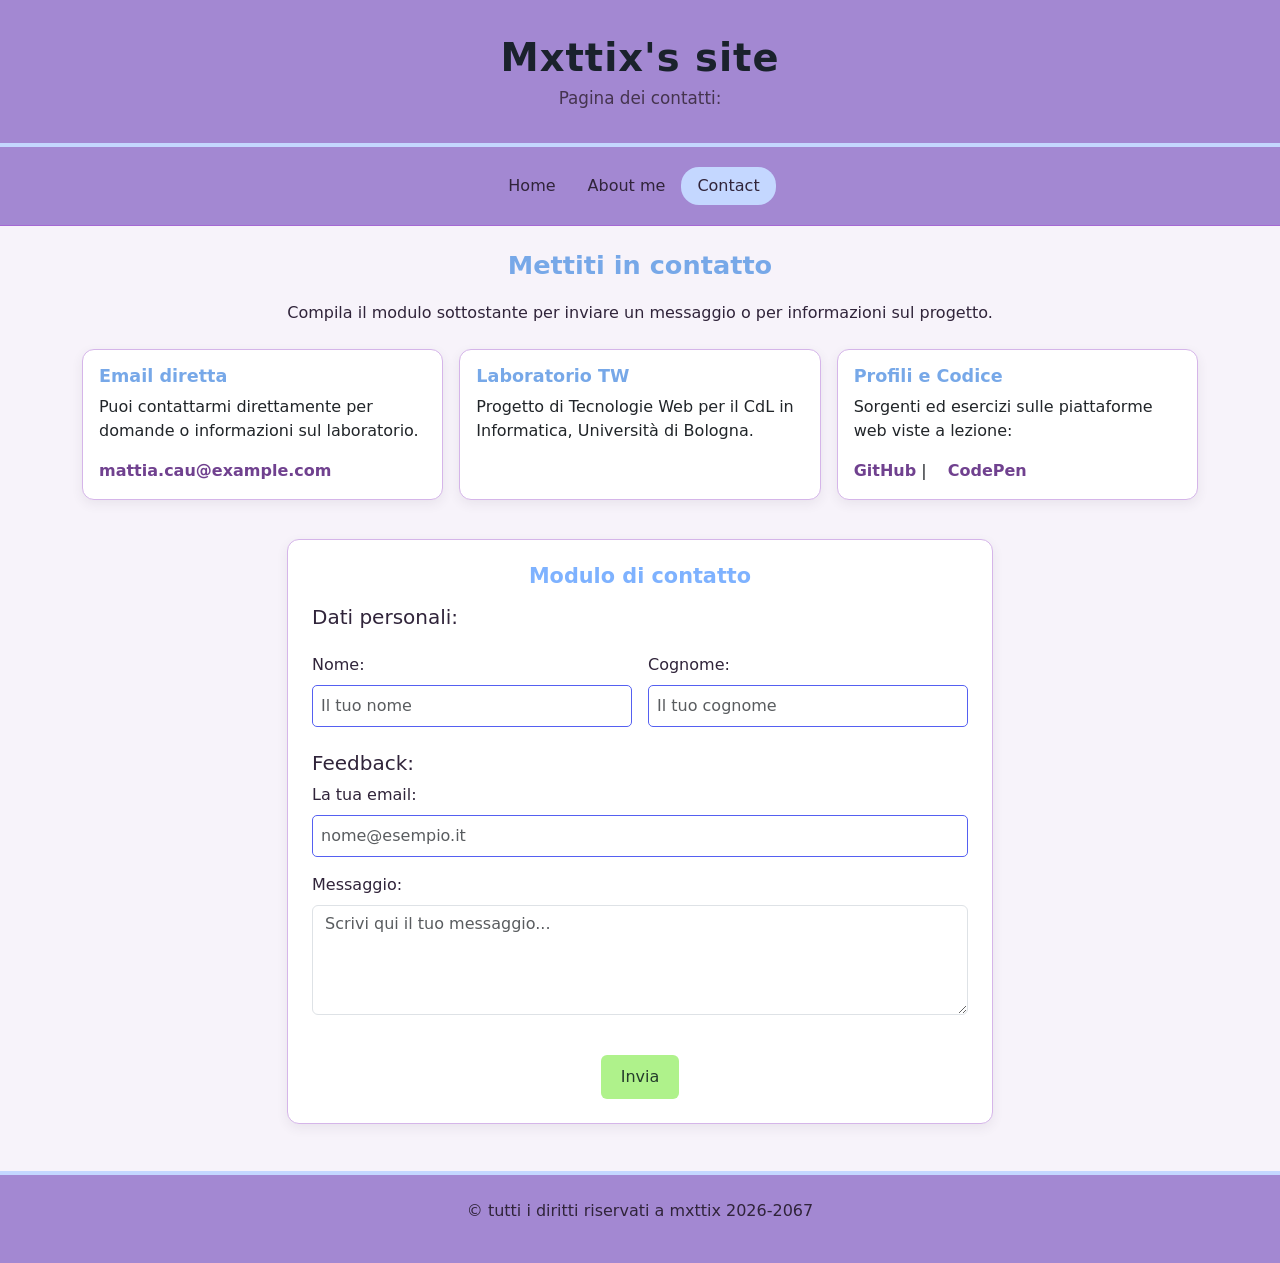
==== contacts.html @ 9ae730cd "Sito personale HTML + CSS" ====
<!DOCTYPE html>
<html lang="it">

<head>
    <meta charset="UTF-8">
    <meta name="viewport" content="width=device-width, initial-scale=1.0">
    <title>Mxttix - Contatti</title>
    <!-- Bootstrap 5 CSS (Esercizio 8) -->
    <link href="https://cdn.jsdelivr.net/npm/bootstrap@5.3.3/dist/css/bootstrap.min.css" rel="stylesheet" integrity="sha384-QWTKZyjpPEjISv5WaRU9OFeRpok6YctnYmDr5pNlyT2bRjXh0JMhjY6hW+ALEwIH" crossorigin="anonymous">
    <!-- Foglio di stile esterno personalizzato (CSS scritto a mano) -->
    <link rel="stylesheet" href="style/style.css">
</head>

<body>

    <!-- Inizio header -->
    <header>
        <h1>Mxttix's site</h1>
        <h3>Pagina dei contatti:</h3>
    </header>

    <!-- Navbar con Bootstrap 5 (Esercizio 8) con stile coordinato -->
    <nav class="navbar navbar-expand-md navbar-custom sticky-top">
        <div class="container-fluid">
            <a class="navbar-brand d-md-none" href="#">Mxttix</a>
            <button class="navbar-toggler" type="button" data-bs-toggle="collapse" data-bs-target="#navContacts" aria-controls="navContacts" aria-expanded="false" aria-label="Toggle navigation">
                <span class="navbar-toggler-icon"></span>
            </button>
            <div class="collapse navbar-collapse justify-content-center" id="navContacts">
                <ul class="navbar-nav">
                    <li class="nav-item"><a class="nav-link" href="index.html">Home</a></li>
                    <li class="nav-item"><a class="nav-link" href="about.html">About me</a></li>
                    <li class="nav-item"><a class="nav-link active" href="contacts.html">Contact</a></li>
                </ul>
            </div>
        </div>
    </nav>

    <!-- Contenuto principale con griglia Bootstrap container / row / col-* (Esercizio 8) -->
    <main class="container my-4">
        
        <div class="text-center mb-4">
            <h2 class="page-title">Mettiti in contatto</h2>
            <p>Compila il modulo sottostante per inviare un messaggio o per informazioni sul progetto.</p>
        </div>

        <!-- Griglia che cambia numero di colonne in base ai breakpoint:
             1 colonna su smartphone (col-12), 2 colonne su tablet (col-sm-6), 3 colonne su desktop (col-lg-4) -->
        <div class="row g-3 mb-4">
            <div class="col-12 col-sm-6 col-lg-4">
                <div class="card h-100 bs-card">
                    <div class="card-body">
                        <h4 class="card-title">Email diretta</h4>
                        <p class="card-text">Puoi contattarmi direttamente per domande o informazioni sul laboratorio.</p>
                        <a href="mailto:mattia.cau@example.com" class="card-link">mattia.cau@example.com</a>
                    </div>
                </div>
            </div>

            <div class="col-12 col-sm-6 col-lg-4">
                <div class="card h-100 bs-card">
                    <div class="card-body">
                        <h4 class="card-title">Laboratorio TW</h4>
                        <p class="card-text">Progetto di Tecnologie Web per il CdL in Informatica, Università di Bologna.</p>
                    </div>
                </div>
            </div>

            <div class="col-12 col-sm-12 col-lg-4">
                <div class="card h-100 bs-card">
                    <div class="card-body">
                        <h4 class="card-title">Profili e Codice</h4>
                        <p class="card-text">Sorgenti ed esercizi sulle piattaforme web viste a lezione:</p>
                        <a href="https://github.com" target="_blank" rel="noopener noreferrer" class="card-link">GitHub</a> | 
                        <a href="https://codepen.io" target="_blank" rel="noopener noreferrer" class="card-link">CodePen</a>
                    </div>
                </div>
            </div>
        </div>

        <!-- Modulo di contatto con classi e griglia di Bootstrap 5 -->
        <div class="row justify-content-center">
            <div class="col-12 col-lg-8">
                <article class="bs-card p-4">
                    <h3 class="mb-3 text-center">Modulo di contatto</h3>
                    <form action="mailto:mattia.cau@example.com" method="post" enctype="text/plain">
                        
                        <fieldset class="mb-4">
                            <legend class="h5">Dati personali:</legend>
                            <div class="row g-3">
                                <div class="col-12 col-sm-6">
                                    <label for="nome" class="form-label">Nome:</label>
                                    <input type="text" name="nome" id="nome" class="form-control" placeholder="Il tuo nome" required>
                                </div>
                                <div class="col-12 col-sm-6">
                                    <label for="cognome" class="form-label">Cognome:</label>
                                    <input type="text" name="cognome" id="cognome" class="form-control" placeholder="Il tuo cognome" required>
                                </div>
                            </div>
                        </fieldset>

                        <fieldset class="mb-4">
                            <legend class="h5">Feedback:</legend>
                            <div class="mb-3">
                                <label for="email" class="form-label">La tua email:</label>
                                <input type="email" name="email" id="email" class="form-control" placeholder="nome@esempio.it" required>
                            </div>
                            <div class="mb-3">
                                <label for="messaggio" class="form-label">Messaggio:</label>
                                <textarea id="messaggio" name="messaggio" rows="4" class="form-control" placeholder="Scrivi qui il tuo messaggio..." required></textarea>
                            </div>
                        </fieldset>

                        <div class="text-center">
                            <input type="submit" value="Invia" class="btn-custom">
                        </div>
                    </form>
                </article>
            </div>
        </div>

    </main>

    <!-- Inizio footer -->
    <footer>
        <p>&copy; tutti i diritti riservati a mxttix 2026-2067</p>
    </footer>

    <!-- Bootstrap 5 JavaScript Bundle -->
    <script src="https://cdn.jsdelivr.net/npm/bootstrap@5.3.3/dist/js/bootstrap.bundle.min.js" integrity="sha384-YvpcrYf0tY3lHB60NNkmXc5s9fDVZLESaAA55NDzOxhy9GkcIdslK1eN7N6jIeHz" crossorigin="anonymous"></script>

</body>

</html>
---- style/style.css ----
/* ==========================================================================
   FOGLIO DI STILE - SITO PERSONALE (TECNOLOGIE WEB)
   Argomenti:
   - Tipografia (font-size in rem, line-height, font-family)
   - Posizionamento (Es. 6: navbar sticky, didascalia absolute su relative)
   - Flexbox (Es. 7: container, wrap, galleria fluida che passa a 1 colonna)
   - Bootstrap 5 (Es. 8: classi custom integrate per navbar, griglia e form)
   - Layout & Animazione (Es. 9: coerenza desktop/mobile, transition e @keyframes)
   ========================================================================== */

/* ------------------------------------------
   RESET E TIPOGRAFIA BASE
   ------------------------------------------ */
html {
    font-size: 16px;
    font-family: Arial, Helvetica, sans-serif;
}

body {
    margin: 0;
    padding: 0;
    background-color: #f7f3fa;
    color: #30243a;
    line-height: 1.5;
}

/* Titoli in scala rem */
h1 {
    font-size: 2.2rem;
    font-weight: bold;
    color: #4874d5;
    margin: 0;
}

h2 {
    font-size: 1.6rem;
    font-weight: bold;
    color: #77a8e8;
}

.page-title {
    text-align: center;
    margin-top: 20px;
    margin-bottom: 20px;
}

h3 {
    font-size: 1.3rem;
    font-weight: bold;
    color: #7eb2ff;
}

h4 {
    font-size: 1.1rem;
    font-weight: bold;
    color: #a3cdff;
}

p {
    font-size: 1rem;
}

/* Link: linea rimossa, transizione morbida del colore */
a {
    color: #70418f;
    text-decoration: none;
    transition: color 0.2s ease;
}

a:hover {
    color: #43834b;
    text-decoration: none; 
}

/* ------------------------------------------
   HEADER (COERENTE SU TUTTE LE PAGINE - ES. 9)
   ------------------------------------------ */
header {
    background-color: #a388d2;
    color: #30243a;
    text-align: center;
    padding: 2.2rem 1rem;
    border-bottom: 4px solid #c4d7ff;
}

header h1 {
    font-size: 2.4rem;
    font-weight: bold;
    color: #1a222c;
    letter-spacing: 1px;
    margin-bottom: 0.4rem;
}

header p,
header h2,
header h3 {
    font-size: 1.05rem;
    font-weight: normal;
    color: #45344f;
    margin: 0;
}

/* ------------------------------------------
   ANIMAZIONE CSS CON @KEYFRAMES (ESERCIZIO 9)
   Animazione sensata di entrata fade-in verso l'alto al caricamento
   ------------------------------------------ */
@keyframes fadeInUp {
    from {
        opacity: 0;
        transform: translateY(18px);
    }
    to {
        opacity: 1;
        transform: translateY(0);
    }
}

/* ------------------------------------------
   FORM BASE (CSS SCRITTO A MANO)
   ------------------------------------------ */
input[type="submit"],
.btn-custom {
    background-color: #aff28b;
    color: #243b2b;
    font-size: 1rem;
    font-weight: 500;
    padding: 10px 20px;
    border: none;
    border-radius: 6px;
    cursor: pointer;
    transition: background-color 0.2s ease-in-out, transform 0.2s ease;
}

input[type="submit"]:hover,
.btn-custom:hover {
    background-color: #89d1dc;
    transform: translateY(-1px);
}

input[type="text"], 
input[type="email"], 
textarea {     
    background-color: #ffffff;     
    color: #30243a;     
    border: 1px solid #5560f1;     
    padding: 8px;     
    transition: box-shadow 0.3s ease; 
    outline: none; 
    border-radius: 5px;
}  

input[type="text"]:focus, 
input[type="email"]:focus, 
textarea:focus {     
    box-shadow: 0 0 0 3px rgba(186, 199, 255, 0.4);      
    border-color: #89b6ff; 
}

/* ------------------------------------------
   ESERCIZIO 6: POSIZIONAMENTO
   - Barra di navigazione sticky fissa in alto allo scorrimento
   ------------------------------------------ */
nav {
    position: sticky;
    top: 0;
    z-index: 100;
    background-color: #a388d2;
    border-bottom: 1px solid #a568d3;
}

nav a {
    display: inline-block;
    color: #30243a;
    text-decoration: none;
    padding: 7px 14px;
    border-radius: 18px;
    transition: background-color 0.3s ease-in, color 0.3s ease;
}

nav a:hover,
nav a.active {
    color: #30243a;
    background-color: #c4d7ff;
    text-decoration: none; 
}

nav ul {
    display: flex;
    flex-direction: row;
    justify-content: space-evenly;
    align-items: center;
    list-style: none;
    margin: 0;
    padding: 12px;
}

/* ------------------------------------------
   ESERCIZIO 7: FLEXBOX (CONTAINER, ITEMS E WRAP)
   ------------------------------------------ */

/* Contenitore flessibile: dispone i blocchi su righe e va a capo con wrap */
section.flex-container {
    display: flex;
    flex-direction: row;
    flex-wrap: wrap;
    justify-content: center;
    background-color: #e5f5f6;
    padding: 16px;
}

article {
    flex: 1 1 300px;
    margin: 15px;
    padding: 20px;
    background-color: #ffffff;
    border: 1px solid #d5b5e9;
    border-radius: 12px;
    box-shadow: 0 4px 12px rgba(67, 45, 80, 0.08);
    animation: fadeInUp 0.5s ease-out; /* Animazione CSS (Es. 9) */
}

article.full-width {
    flex: 1 1 100%;
}

/* Indice interno dei contenuti */
#indice {
    background-color: #c4d7ff;
    border: 1px solid #f5b2ff;
    border-radius: 15px;
    padding: 16px 20px;
    margin: 20px auto;
    text-align: center;
    width: 60%;
    max-width: 600px;
    animation: fadeInUp 0.4s ease-out;
}

#indice h3 {
    color: #30243a;
    text-align: center;
    font-size: 1.15rem;
    margin: 0 0 10px 0;
    padding: 0;
}

#indice ul {
    display: flex;
    flex-direction: row;
    flex-wrap: wrap;
    justify-content: center;
    list-style: none;
    margin: 0;
    padding: 0;
}

#indice li {
    margin: 5px 15px;
}

#indice a {
    color: #000000;
    transition: color 0.3s ease;
}

#indice a:hover {
    color: #9152fe;
}

/* ------------------------------------------
   GALLERIA FLEXBOX (ESERCIZIO 6, 7 & 9)
   - Contenitore Flex con flex-wrap per andare a capo
   - Didascalia position: absolute dentro contenitore position: relative (Es. 6)
   - Transizione hover animata (Es. 9)
   - Passa a 1 colonna sugli schermi stretti (Es. 7)
   ------------------------------------------ */
#foto {
    display: flex;
    flex-direction: column;
    align-items: center;
}

.gallery-container {
    display: flex;
    flex-direction: row;
    flex-wrap: wrap; /* Le immagini vanno a capo quando lo spazio non basta (Es. 7) */
    justify-content: center;
    gap: 16px;
    width: 100%;
    margin-top: 15px;
}

.gallery-item {
    position: relative; /* Posizionamento relative per contenere la didascalia absolute (Es. 6) */
    flex: 1 1 calc(25% - 20px);
    min-width: 180px;
    max-width: 250px;
    margin: 0;
    border-radius: 8px;
    overflow: hidden;
    box-shadow: 0 4px 10px rgba(48, 36, 58, 0.12);
    transition: transform 0.25s ease, box-shadow 0.25s ease; /* Transizione animata (Es. 9) */
}

.gallery-item img {
    display: block;
    width: 100%;
    height: 160px;
    object-fit: cover;
    transition: transform 0.25s ease;
}

/* Didascalia in position: absolute sopra l'immagine (Esercizio 6) */
.gallery-item figcaption {
    position: absolute;
    bottom: 0;
    left: 0;
    right: 0;
    background: rgba(48, 36, 58, 0.78);
    color: #ffffff;
    font-size: 0.85rem;
    padding: 6px 8px;
    text-align: center;
    transition: background-color 0.25s ease;
}

.gallery-item:hover {
    transform: scale(1.05); /* Ingrandimento morbido all'hover */
    box-shadow: 0 8px 18px rgba(48, 36, 58, 0.25);
}

.gallery-item:hover figcaption {
    background: rgba(112, 65, 143, 0.92);
}

/* Sugli schermi stretti passa a una sola colonna (Esercizio 7) */
@media (max-width: 576px) {
    .gallery-item {
        flex: 1 1 100%;
        max-width: 100%;
    }
    
    #indice {
        width: 90%;
    }
}

/* ------------------------------------------
   INTEGRAZIONE BOOTSTRAP 5 (ESERCIZIO 8)
   Personalizzazioni CSS scritte a mano per mantenere coerenza grafica
   ------------------------------------------ */
.navbar-custom {
    background-color: #a388d2 !important;
    border-bottom: 1px solid #a568d3;
}

.navbar-custom .navbar-brand {
    color: #30243a;
    font-weight: bold;
}

.navbar-custom .nav-link {
    display: inline-block;
    color: #30243a !important;
    padding: 7px 16px !important;
    border-radius: 18px;
    transition: background-color 0.3s ease-in, color 0.3s ease;
}

.navbar-custom .nav-link:hover,
.navbar-custom .nav-link.active {
    background-color: #c4d7ff;
    color: #30243a !important;
}

.bs-card {
    background-color: #ffffff;
    border: 1px solid #d5b5e9;
    border-radius: 12px;
    box-shadow: 0 4px 12px rgba(67, 45, 80, 0.08);
    animation: fadeInUp 0.5s ease-out;
}

.bs-card .card-title {
    color: #77a8e8;
    font-weight: bold;
}

.bs-card .card-link {
    color: #70418f;
    font-weight: bold;
}

.bs-card .card-link:hover {
    color: #43834b;
}

/* Immagini generali e figure */
article#home,
article#obiettivi {
    display: flex;
    flex-direction: column;
    align-items: center;
}

figure {
    display: flex;
    flex-direction: column;
    align-items: center;
    margin: 10px 0;
}

img {
    max-width: 100%;
    height: auto;
}

/* ------------------------------------------
   FOOTER (COERENTE SU TUTTE LE PAGINE - ES. 9)
   ------------------------------------------ */
footer {
    background-color: #a388d2;
    color: #30243a;
    text-align: center;
    padding: 1.5rem;
    margin-top: 2rem;
    border-top: 4px solid #c4d7ff;
}
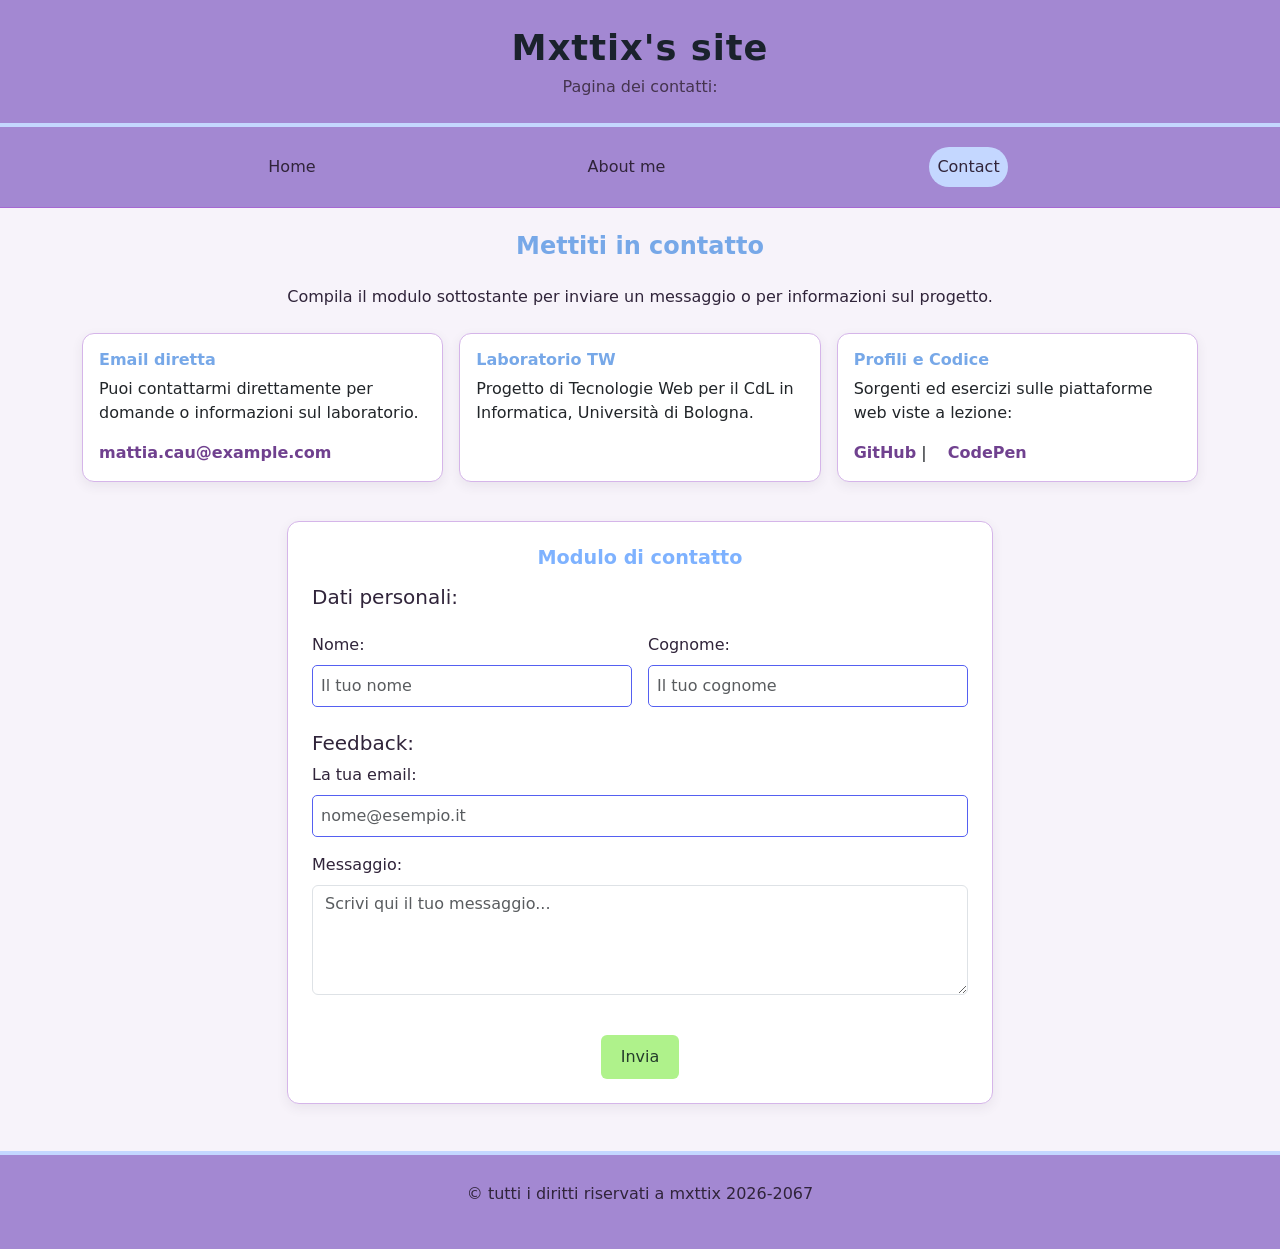
==== commit c6810b2e: "Modifica pagina e utilizzo di viewport in CSS" ====
--- a/contacts.html
+++ b/contacts.html
@@ -5,9 +5,8 @@
     <meta charset="UTF-8">
     <meta name="viewport" content="width=device-width, initial-scale=1.0">
     <title>Mxttix - Contatti</title>
-    <!-- Bootstrap 5 CSS (Esercizio 8) -->
+    <!-- Bootstrap 5 CSS -->
     <link href="https://cdn.jsdelivr.net/npm/bootstrap@5.3.3/dist/css/bootstrap.min.css" rel="stylesheet" integrity="sha384-QWTKZyjpPEjISv5WaRU9OFeRpok6YctnYmDr5pNlyT2bRjXh0JMhjY6hW+ALEwIH" crossorigin="anonymous">
-    <!-- Foglio di stile esterno personalizzato (CSS scritto a mano) -->
     <link rel="stylesheet" href="style/style.css">
 </head>
 
@@ -19,7 +18,7 @@
         <h3>Pagina dei contatti:</h3>
     </header>
 
-    <!-- Navbar con Bootstrap 5 (Esercizio 8) con stile coordinato -->
+    <!-- Navbar con Bootstrap 5 -->
     <nav class="navbar navbar-expand-md navbar-custom sticky-top">
         <div class="container-fluid">
             <a class="navbar-brand d-md-none" href="#">Mxttix</a>
@@ -36,7 +35,7 @@
         </div>
     </nav>
 
-    <!-- Contenuto principale con griglia Bootstrap container / row / col-* (Esercizio 8) -->
+    <!-- Contenuto principale con griglia Bootstrap -->
     <main class="container my-4">
         
         <div class="text-center mb-4">
@@ -44,8 +43,7 @@
             <p>Compila il modulo sottostante per inviare un messaggio o per informazioni sul progetto.</p>
         </div>
 
-        <!-- Griglia che cambia numero di colonne in base ai breakpoint:
-             1 colonna su smartphone (col-12), 2 colonne su tablet (col-sm-6), 3 colonne su desktop (col-lg-4) -->
+        <!-- Griglia che cambia numero di colonne in base ai breakpoint: 1 colonna su smartphone (col-12), 2 colonne su tablet (col-sm-6), 3 colonne su desktop (col-lg-4) -->
         <div class="row g-3 mb-4">
             <div class="col-12 col-sm-6 col-lg-4">
                 <div class="card h-100 bs-card">
@@ -71,8 +69,8 @@
                     <div class="card-body">
                         <h4 class="card-title">Profili e Codice</h4>
                         <p class="card-text">Sorgenti ed esercizi sulle piattaforme web viste a lezione:</p>
-                        <a href="https://github.com" target="_blank" rel="noopener noreferrer" class="card-link">GitHub</a> | 
-                        <a href="https://codepen.io" target="_blank" rel="noopener noreferrer" class="card-link">CodePen</a>
+                        <a href="https://github.com/mxttixcxu" target="_blank" class="card-link">GitHub</a> | 
+                        <a href="https://codepen.io" target="_blank" class="card-link">CodePen</a>
                     </div>
                 </div>
             </div>
--- a/style/style.css
+++ b/style/style.css
@@ -1,22 +1,11 @@
-/* ==========================================================================
-   FOGLIO DI STILE - SITO PERSONALE (TECNOLOGIE WEB)
-   Argomenti:
-   - Tipografia (font-size in rem, line-height, font-family)
-   - Posizionamento (Es. 6: navbar sticky, didascalia absolute su relative)
-   - Flexbox (Es. 7: container, wrap, galleria fluida che passa a 1 colonna)
-   - Bootstrap 5 (Es. 8: classi custom integrate per navbar, griglia e form)
-   - Layout & Animazione (Es. 9: coerenza desktop/mobile, transition e @keyframes)
-   ========================================================================== */
-
-/* ------------------------------------------
-   RESET E TIPOGRAFIA BASE
-   ------------------------------------------ */
+/* base */
 html {
     font-size: 16px;
     font-family: Arial, Helvetica, sans-serif;
 }
 
 body {
+    min-height: 100vh;
     margin: 0;
     padding: 0;
     background-color: #f7f3fa;
@@ -24,34 +13,33 @@
     line-height: 1.5;
 }
 
-/* Titoli in scala rem */
+/* titoli */
 h1 {
-    font-size: 2.2rem;
+    font-size: 2rem;
     font-weight: bold;
     color: #4874d5;
     margin: 0;
 }
 
 h2 {
-    font-size: 1.6rem;
+    font-size: 1.5rem;
     font-weight: bold;
     color: #77a8e8;
 }
 
 .page-title {
     text-align: center;
-    margin-top: 20px;
-    margin-bottom: 20px;
+    margin: 1.5rem 0;
 }
 
 h3 {
-    font-size: 1.3rem;
+    font-size: 1.2rem;
     font-weight: bold;
     color: #7eb2ff;
 }
 
 h4 {
-    font-size: 1.1rem;
+    font-size: 1rem;
     font-weight: bold;
     color: #a3cdff;
 }
@@ -60,7 +48,7 @@
     font-size: 1rem;
 }
 
-/* Link: linea rimossa, transizione morbida del colore */
+/* link */
 a {
     color: #70418f;
     text-decoration: none;
@@ -69,45 +57,40 @@
 
 a:hover {
     color: #43834b;
-    text-decoration: none; 
-}
-
-/* ------------------------------------------
-   HEADER (COERENTE SU TUTTE LE PAGINE - ES. 9)
-   ------------------------------------------ */
+    text-decoration: none;
+}
+
+/* header */
 header {
     background-color: #a388d2;
     color: #30243a;
     text-align: center;
-    padding: 2.2rem 1rem;
+    padding: 3vh 2vw;
     border-bottom: 4px solid #c4d7ff;
 }
 
 header h1 {
-    font-size: 2.4rem;
+    font-size: 2.2rem;
     font-weight: bold;
     color: #1a222c;
     letter-spacing: 1px;
-    margin-bottom: 0.4rem;
+    margin-bottom: 0.5rem;
 }
 
 header p,
 header h2,
 header h3 {
-    font-size: 1.05rem;
+    font-size: 1rem;
     font-weight: normal;
     color: #45344f;
     margin: 0;
 }
 
-/* ------------------------------------------
-   ANIMAZIONE CSS CON @KEYFRAMES (ESERCIZIO 9)
-   Animazione sensata di entrata fade-in verso l'alto al caricamento
-   ------------------------------------------ */
+/* animazione */
 @keyframes fadeInUp {
     from {
         opacity: 0;
-        transform: translateY(18px);
+        transform: translateY(20px);
     }
     to {
         opacity: 1;
@@ -115,9 +98,7 @@
     }
 }
 
-/* ------------------------------------------
-   FORM BASE (CSS SCRITTO A MANO)
-   ------------------------------------------ */
+/* form */
 input[type="submit"],
 .btn-custom {
     background-color: #aff28b;
@@ -134,32 +115,29 @@
 input[type="submit"]:hover,
 .btn-custom:hover {
     background-color: #89d1dc;
-    transform: translateY(-1px);
-}
-
-input[type="text"], 
-input[type="email"], 
-textarea {     
-    background-color: #ffffff;     
-    color: #30243a;     
-    border: 1px solid #5560f1;     
-    padding: 8px;     
-    transition: box-shadow 0.3s ease; 
-    outline: none; 
+    transform: translateY(-2px);
+}
+
+input[type="text"],
+input[type="email"],
+textarea {
+    background-color: #ffffff;
+    color: #30243a;
+    border: 1px solid #5560f1;
+    padding: 8px;
+    transition: box-shadow 0.3s ease;
+    outline: none;
     border-radius: 5px;
-}  
-
-input[type="text"]:focus, 
-input[type="email"]:focus, 
-textarea:focus {     
-    box-shadow: 0 0 0 3px rgba(186, 199, 255, 0.4);      
-    border-color: #89b6ff; 
-}
-
-/* ------------------------------------------
-   ESERCIZIO 6: POSIZIONAMENTO
-   - Barra di navigazione sticky fissa in alto allo scorrimento
-   ------------------------------------------ */
+}
+
+input[type="text"]:focus,
+input[type="email"]:focus,
+textarea:focus {
+    box-shadow: 0 0 0 3px rgba(186, 199, 255, 0.4);
+    border-color: #89b6ff;
+}
+
+/* navbar */
 nav {
     position: sticky;
     top: 0;
@@ -172,8 +150,8 @@
     display: inline-block;
     color: #30243a;
     text-decoration: none;
-    padding: 7px 14px;
-    border-radius: 18px;
+    padding: 8px 16px;
+    border-radius: 20px;
     transition: background-color 0.3s ease-in, color 0.3s ease;
 }
 
@@ -181,7 +159,7 @@
 nav a.active {
     color: #30243a;
     background-color: #c4d7ff;
-    text-decoration: none; 
+    text-decoration: none;
 }
 
 nav ul {
@@ -194,18 +172,14 @@
     padding: 12px;
 }
 
-/* ------------------------------------------
-   ESERCIZIO 7: FLEXBOX (CONTAINER, ITEMS E WRAP)
-   ------------------------------------------ */
-
-/* Contenitore flessibile: dispone i blocchi su righe e va a capo con wrap */
+/* articoli */
 section.flex-container {
     display: flex;
     flex-direction: row;
     flex-wrap: wrap;
     justify-content: center;
     background-color: #e5f5f6;
-    padding: 16px;
+    padding: 2vh 2vw;
 }
 
 article {
@@ -216,22 +190,22 @@
     border: 1px solid #d5b5e9;
     border-radius: 12px;
     box-shadow: 0 4px 12px rgba(67, 45, 80, 0.08);
-    animation: fadeInUp 0.5s ease-out; /* Animazione CSS (Es. 9) */
+    animation: fadeInUp 0.5s ease-out;
 }
 
 article.full-width {
     flex: 1 1 100%;
 }
 
-/* Indice interno dei contenuti */
+/* indice */
 #indice {
     background-color: #c4d7ff;
     border: 1px solid #f5b2ff;
     border-radius: 15px;
-    padding: 16px 20px;
+    padding: 15px 20px;
     margin: 20px auto;
     text-align: center;
-    width: 60%;
+    width: 60vw;
     max-width: 600px;
     animation: fadeInUp 0.4s ease-out;
 }
@@ -239,7 +213,7 @@
 #indice h3 {
     color: #30243a;
     text-align: center;
-    font-size: 1.15rem;
+    font-size: 1.2rem;
     margin: 0 0 10px 0;
     padding: 0;
 }
@@ -267,13 +241,7 @@
     color: #9152fe;
 }
 
-/* ------------------------------------------
-   GALLERIA FLEXBOX (ESERCIZIO 6, 7 & 9)
-   - Contenitore Flex con flex-wrap per andare a capo
-   - Didascalia position: absolute dentro contenitore position: relative (Es. 6)
-   - Transizione hover animata (Es. 9)
-   - Passa a 1 colonna sugli schermi stretti (Es. 7)
-   ------------------------------------------ */
+/* galleria */
 #foto {
     display: flex;
     flex-direction: column;
@@ -283,23 +251,23 @@
 .gallery-container {
     display: flex;
     flex-direction: row;
-    flex-wrap: wrap; /* Le immagini vanno a capo quando lo spazio non basta (Es. 7) */
+    flex-wrap: wrap;
     justify-content: center;
-    gap: 16px;
+    gap: 15px;
     width: 100%;
     margin-top: 15px;
 }
 
 .gallery-item {
-    position: relative; /* Posizionamento relative per contenere la didascalia absolute (Es. 6) */
-    flex: 1 1 calc(25% - 20px);
+    position: relative;
+    flex: 1 1 200px;
     min-width: 180px;
     max-width: 250px;
     margin: 0;
     border-radius: 8px;
     overflow: hidden;
     box-shadow: 0 4px 10px rgba(48, 36, 58, 0.12);
-    transition: transform 0.25s ease, box-shadow 0.25s ease; /* Transizione animata (Es. 9) */
+    transition: transform 0.25s ease, box-shadow 0.25s ease;
 }
 
 .gallery-item img {
@@ -310,7 +278,7 @@
     transition: transform 0.25s ease;
 }
 
-/* Didascalia in position: absolute sopra l'immagine (Esercizio 6) */
+/* didascalia */
 .gallery-item figcaption {
     position: absolute;
     bottom: 0;
@@ -318,14 +286,14 @@
     right: 0;
     background: rgba(48, 36, 58, 0.78);
     color: #ffffff;
-    font-size: 0.85rem;
+    font-size: 0.9rem;
     padding: 6px 8px;
     text-align: center;
     transition: background-color 0.25s ease;
 }
 
 .gallery-item:hover {
-    transform: scale(1.05); /* Ingrandimento morbido all'hover */
+    transform: scale(1.05);
     box-shadow: 0 8px 18px rgba(48, 36, 58, 0.25);
 }
 
@@ -333,44 +301,45 @@
     background: rgba(112, 65, 143, 0.92);
 }
 
-/* Sugli schermi stretti passa a una sola colonna (Esercizio 7) */
-@media (max-width: 576px) {
+/* mobile */
+@media (max-width: 600px) {
     .gallery-item {
         flex: 1 1 100%;
         max-width: 100%;
     }
-    
+
     #indice {
-        width: 90%;
+        width: 90vw;
     }
 }
 
-/* ------------------------------------------
-   INTEGRAZIONE BOOTSTRAP 5 (ESERCIZIO 8)
-   Personalizzazioni CSS scritte a mano per mantenere coerenza grafica
-   ------------------------------------------ */
+/* bootstrap */
 .navbar-custom {
-    background-color: #a388d2 !important;
+    background-color: #a388d2;
     border-bottom: 1px solid #a568d3;
 }
 
 .navbar-custom .navbar-brand {
     color: #30243a;
     font-weight: bold;
+}
+
+.navbar-custom .navbar-nav {
+    gap: 20vw;
 }
 
 .navbar-custom .nav-link {
     display: inline-block;
-    color: #30243a !important;
-    padding: 7px 16px !important;
-    border-radius: 18px;
+    color: #30243a;
+    padding: 8px 16px;
+    border-radius: 20px;
     transition: background-color 0.3s ease-in, color 0.3s ease;
 }
 
 .navbar-custom .nav-link:hover,
 .navbar-custom .nav-link.active {
     background-color: #c4d7ff;
-    color: #30243a !important;
+    color: #30243a;
 }
 
 .bs-card {
@@ -395,7 +364,7 @@
     color: #43834b;
 }
 
-/* Immagini generali e figure */
+/* immagini */
 article#home,
 article#obiettivi {
     display: flex;
@@ -415,14 +384,12 @@
     height: auto;
 }
 
-/* ------------------------------------------
-   FOOTER (COERENTE SU TUTTE LE PAGINE - ES. 9)
-   ------------------------------------------ */
+/* footer */
 footer {
     background-color: #a388d2;
     color: #30243a;
     text-align: center;
-    padding: 1.5rem;
+    padding: 3vh 1vw;
     margin-top: 2rem;
     border-top: 4px solid #c4d7ff;
 }
